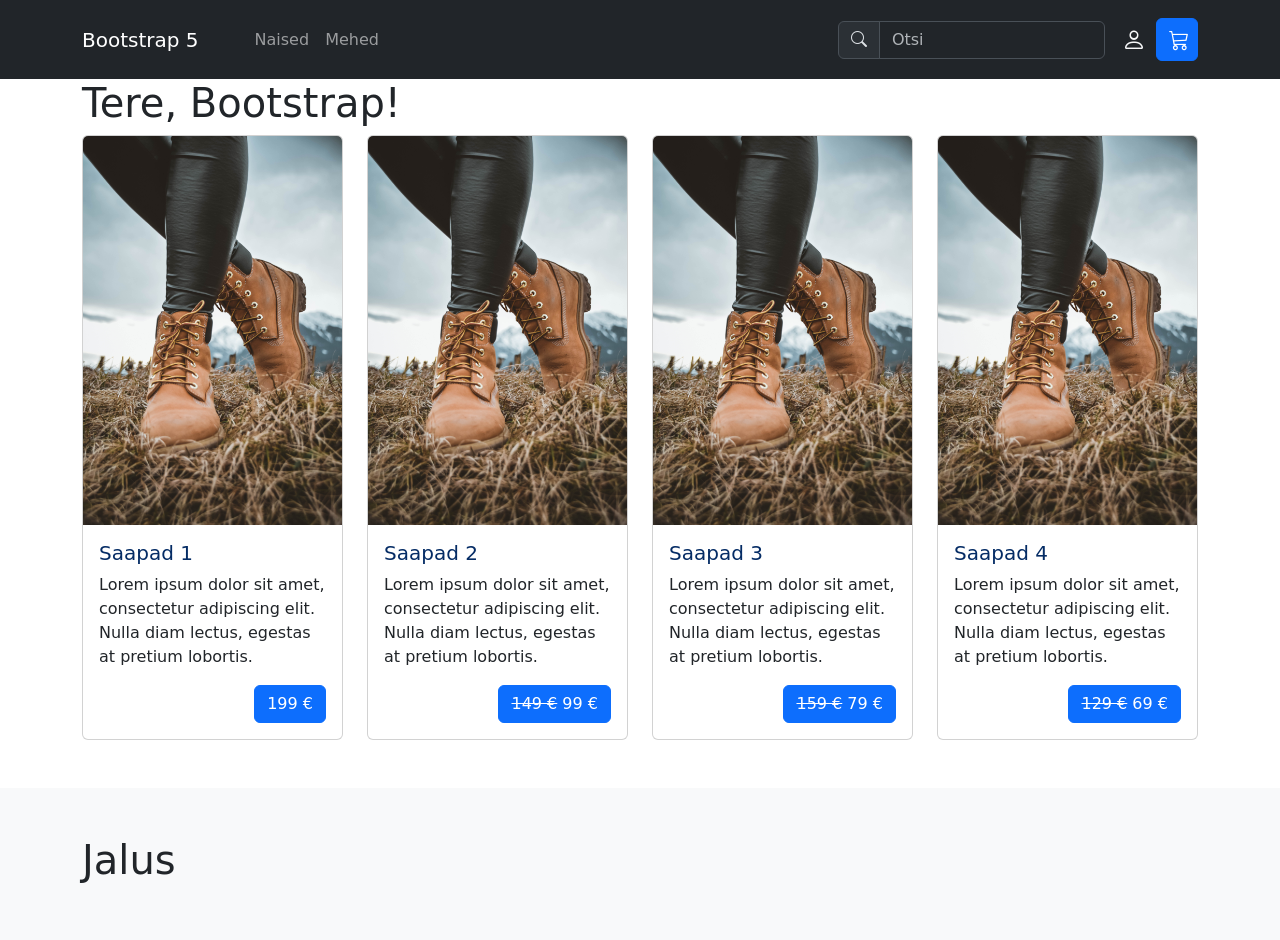
==== P03/index.html @ 2107ba35 "p03 baasfailid" ====
<!doctype html>
<html lang="et">

<head>
  <meta charset="utf-8">
  <meta name="viewport" content="width=device-width, initial-scale=1">
  <meta name="description" content="Bootstrapi juhend">
  <meta name="author" content="">
  <title>Bootstrap 5 juhend</title>
  <!--Bootstrap CSS-->
  <link href="https://cdn.jsdelivr.net/npm/bootstrap@5.3.3/dist/css/bootstrap.min.css" rel="stylesheet"
    integrity="sha384-QWTKZyjpPEjISv5WaRU9OFeRpok6YctnYmDr5pNlyT2bRjXh0JMhjY6hW+ALEwIH" crossorigin="anonymous">
  <!--Bootstrap ikoonid-->
  <link href="https://cdn.jsdelivr.net/npm/bootstrap-icons@1.9.1/font/bootstrap-icons.css" rel="stylesheet">
  <!--minu CSS-->
  <link rel="stylesheet" href="custom.css">
</head>

<body>
<!-- Navigatsioon --->
  <nav class="navbar navbar-expand-lg bg-dark py-3" data-bs-theme="dark">
    <div class="container">
      <button class="navbar-toggler" type="button" data-bs-toggle="collapse" data-bs-target="#navbarSupportedContent"
        aria-controls="navbarSupportedContent" aria-expanded="false" aria-label="Toggle navigation">
        <span class="navbar-toggler-icon"></span>
      </button>
      <a class="navbar-brand me-5" href="#">Bootstrap 5</a>
      <div class="collapse navbar-collapse" id="navbarSupportedContent">
        <ul class="navbar-nav me-auto">
          <li class="nav-item dropdown">
            <a class="nav-link dropdown" href="#" id="navbarDropdown" role="button" data-bs-toggle="dropdown"
              aria-expanded="false">Naised</a>
            <ul class="dropdown-menu" aria-labelledby="navbarDropdown">
              <li><a class="dropdown-item" href="#">Kingad</a></li>
              <div class="dropdown-divider"></div>
              <li><a class="dropdown-item" href="#">Saapad</a></li>
            </ul>
          </li>
          <li class="nav-item dropdown">
            <a class="nav-link dropdown" href="#" id="navbarDropdown" role="button" data-bs-toggle="dropdown"
              aria-expanded="false">Mehed</a>
            <ul class="dropdown-menu" aria-labelledby="navbarDropdown">
              <li><a class="dropdown-item" href="#">Kingad</a></li>
              <div class="dropdown-divider"></div>
              <li><a class="dropdown-item" href="#">Saapad</a></li>
            </ul>
          </li>
        </ul>
       
		<!--Otsi vorm -->
        <form class="d-flex me-1">
          <div class="input-group">
            <div class="input-group-text"><span class="bi bi-search mb-2"></span></div>
            <input class="form-control" type="search" placeholder="Otsi" aria-label="Search">
          </div>
        </form>
      </div>
      <div class="float-end">
       
	   <!--Login ikoon-->
        <button class="btn btn-link text-light" type="submit"><span class="bi bi-person"></span></button>
        
	   <!--Ostukorvi ikoon-->
        <a class="btn btn-primary" href="ostukorv.html" type="submit"><span class="bi bi-cart3"></span></button></a>
      
	  </div>
    </div>
  </nav>
  
  <!--Tee ise: siia konteinerisse lisa pildikarusell-->
  <div class="container">
    <div class="row">
      <h1>Tere, Bootstrap!</h1>
    </div>
  </div>
  
  <!--Tooted avalehel kaartidena-->
  <div class="container overflow-hidden">
    <div class="row g-4 row justify-content-center">
      <div class="col-xl-3 col-md-6">
        <div class="card">
          <img src="stephan-seeber-NzAfGi8XuA4-unsplash.jpg" class="card-img-top" alt="pilt">
          <div class="card-body">
            <h5 class="card-title text-primary-emphasis">Saapad 1</h5>
            <p class="card-text">Lorem ipsum dolor sit amet, consectetur adipiscing elit. Nulla diam lectus, egestas at
              pretium lobortis.</p>
            <a href="toode.html" class="btn btn-primary float-end">199 €</a>
          </div>
        </div>
      </div>
      <div class="col-xl-3 col-md-6">
        <div class="card">
          <img src="stephan-seeber-NzAfGi8XuA4-unsplash.jpg" class="card-img-top" alt="pilt">
          <div class="card-body">
            <h5 class="card-title text-primary-emphasis">Saapad 2</h5>
            <p class="card-text">Lorem ipsum dolor sit amet, consectetur adipiscing elit. Nulla diam lectus, egestas at
              pretium lobortis.</p>
            <a href="#" class="btn btn-primary float-end"><s>149 €</s> 99 € </a>
          </div>
        </div>
      </div>
      <div class="col-xl-3 col-md-6">
        <div class="card">
          <img src="stephan-seeber-NzAfGi8XuA4-unsplash.jpg" class="card-img-top" alt="pilt">
          <div class="card-body">
            <h5 class="card-title text-primary-emphasis">Saapad 3</h5>
            <p class="card-text">Lorem ipsum dolor sit amet, consectetur adipiscing elit. Nulla diam lectus, egestas at
              pretium lobortis.</p>
            <a href="#" class="btn btn-primary float-end"><s>159 €</s> 79 €</a>
          </div>
        </div>
      </div>
      <div class="col-xl-3  col-md-6">
        <div class="card">
          <img src="stephan-seeber-NzAfGi8XuA4-unsplash.jpg" class="card-img-top" alt="pilt">
          <div class="card-body">
            <h5 class="card-title text-primary-emphasis">Saapad 4</h5>
            <p class="card-text">Lorem ipsum dolor sit amet, consectetur adipiscing elit. Nulla diam lectus, egestas at
              pretium lobortis.</p>
            <a href="#" class="btn btn-primary float-end"><s>129 €</s> 69 €</a>
          </div>
        </div>
      </div>
    </div>
  </div>
  
  <!--Tee ise: kujunda siia korrektne jalus - lisa kontaktid ja sotsiaalvõrgustike lingid ikoonidega.-->
  <footer class="footer bg-light">
    <div class="container">
      <h1>Jalus</h1>
    </div>
  </footer>
  
  <!--Popper.js-->
  <script src="https://cdn.jsdelivr.net/npm/@popperjs/core@2.11.8/dist/umd/popper.min.js"
    integrity="sha384-I7E8VVD/ismYTF4hNIPjVp/Zjvgyol6VFvRkX/vR+Vc4jQkC+hVqc2pM8ODewa9r"
    crossorigin="anonymous"></script>
  
  <!--Bootstrap.js-->
  <script src="https://cdn.jsdelivr.net/npm/bootstrap@5.3.3/dist/js/bootstrap.min.js"
    integrity="sha384-0pUGZvbkm6XF6gxjEnlmuGrJXVbNuzT9qBBavbLwCsOGabYfZo0T0to5eqruptLy"
    crossorigin="anonymous"></script>

</body>

</html>
---- P03/custom.css ----
footer {
    margin-top: 3rem;
    padding: 3rem;
}

.bi {
    display: inline-block;
    fill: currentColor;
    width: 1rem;
    height: 1rem;
}

.bi-person {
    display: inline-block;
    fill: currentColor;
    font-size: 1.5rem;
   
}

.bi-cart3 {
    display: inline-block;
    fill: currentColor;
    font-size: 1.25rem;
    
}
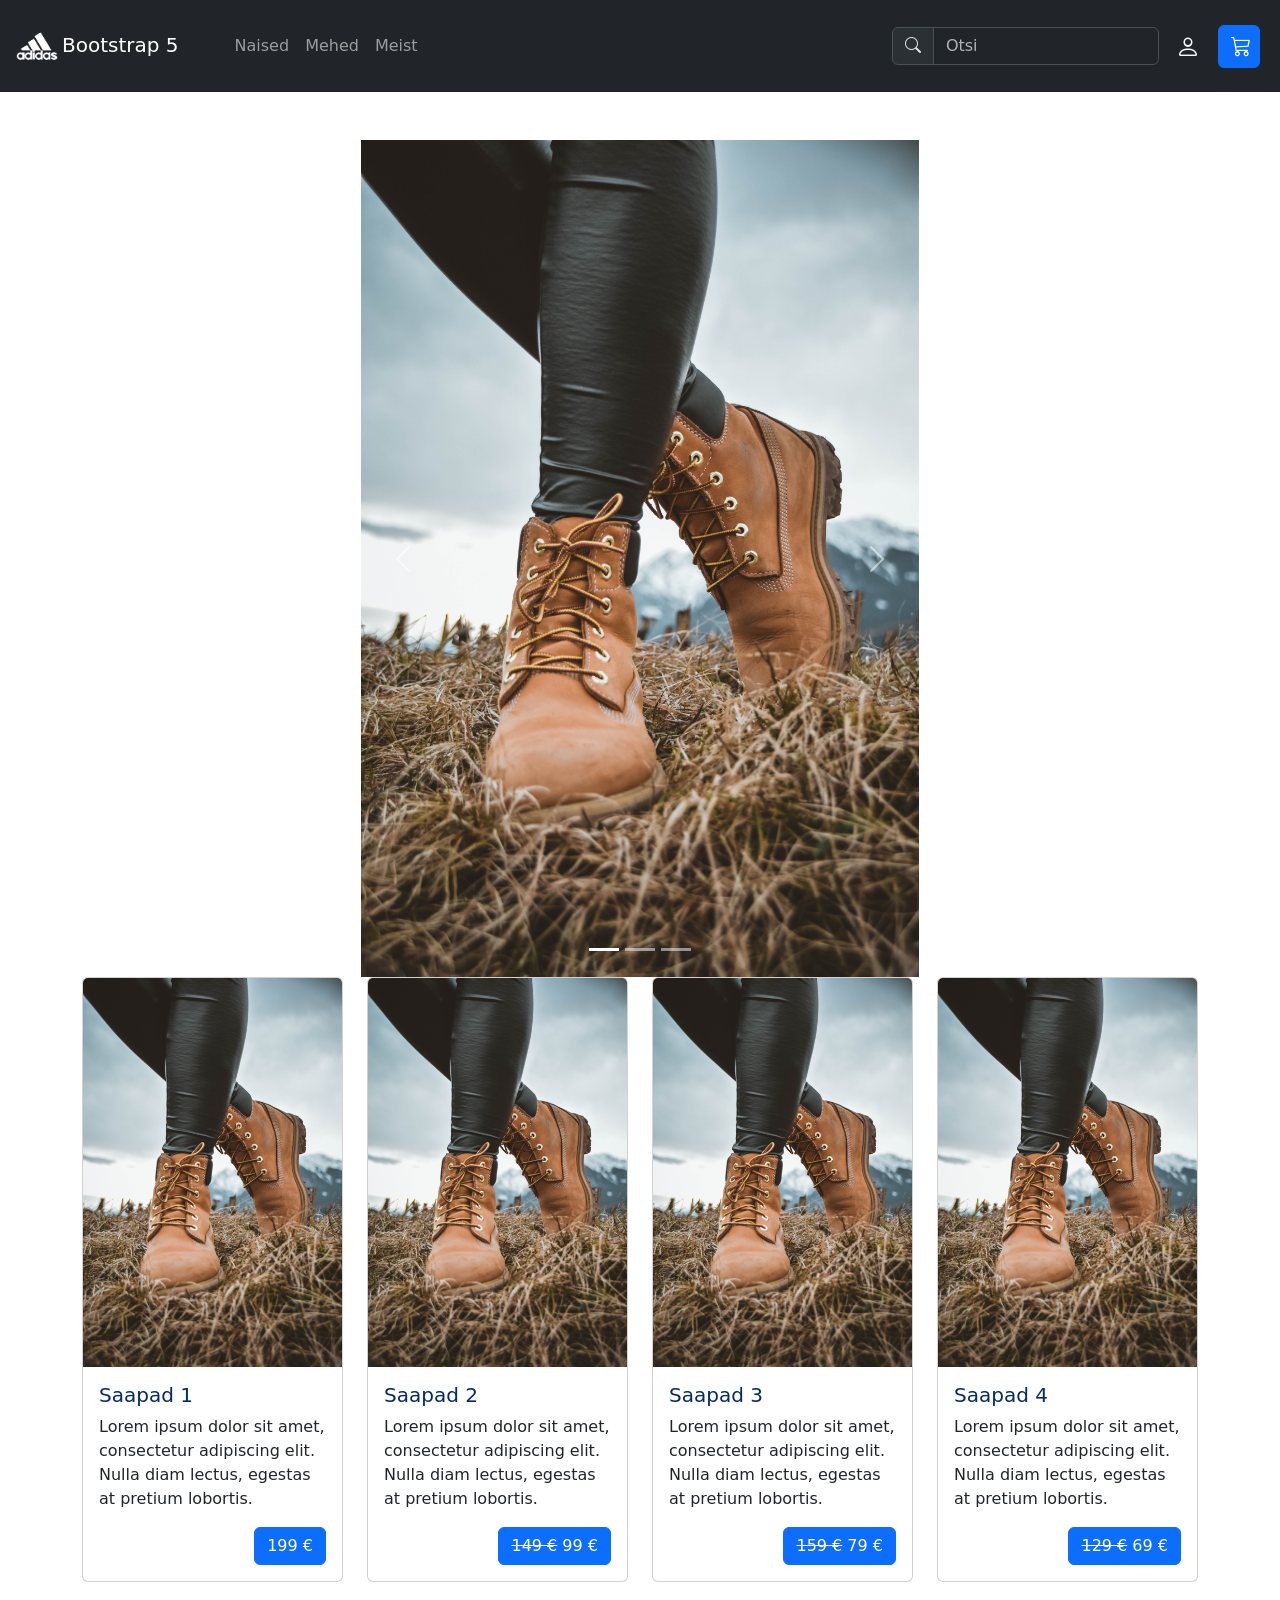
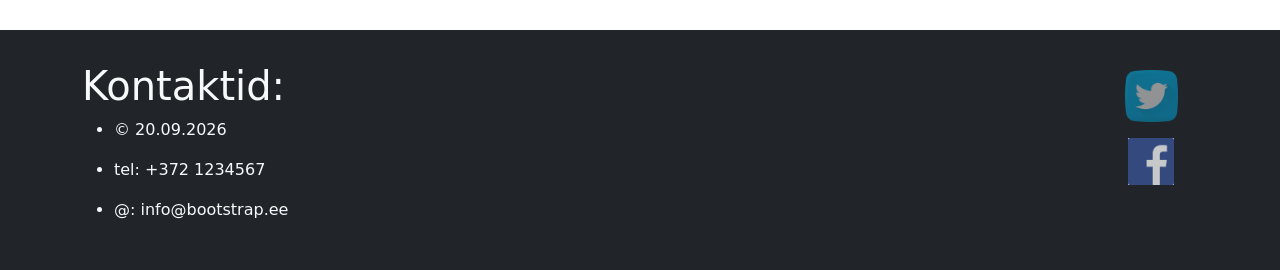
==== commit a6a7dfd0: "lisasin kolmanda kodutöö failid" ====
--- a/P03/index.html
+++ b/P03/index.html
@@ -1,146 +1,213 @@
 <!doctype html>
 <html lang="et">
 
-<head>
-  <meta charset="utf-8">
-  <meta name="viewport" content="width=device-width, initial-scale=1">
-  <meta name="description" content="Bootstrapi juhend">
-  <meta name="author" content="">
-  <title>Bootstrap 5 juhend</title>
-  <!--Bootstrap CSS-->
-  <link href="https://cdn.jsdelivr.net/npm/bootstrap@5.3.3/dist/css/bootstrap.min.css" rel="stylesheet"
-    integrity="sha384-QWTKZyjpPEjISv5WaRU9OFeRpok6YctnYmDr5pNlyT2bRjXh0JMhjY6hW+ALEwIH" crossorigin="anonymous">
-  <!--Bootstrap ikoonid-->
-  <link href="https://cdn.jsdelivr.net/npm/bootstrap-icons@1.9.1/font/bootstrap-icons.css" rel="stylesheet">
-  <!--minu CSS-->
-  <link rel="stylesheet" href="custom.css">
-</head>
-
-<body>
-<!-- Navigatsioon --->
-  <nav class="navbar navbar-expand-lg bg-dark py-3" data-bs-theme="dark">
-    <div class="container">
-      <button class="navbar-toggler" type="button" data-bs-toggle="collapse" data-bs-target="#navbarSupportedContent"
-        aria-controls="navbarSupportedContent" aria-expanded="false" aria-label="Toggle navigation">
-        <span class="navbar-toggler-icon"></span>
-      </button>
-      <a class="navbar-brand me-5" href="#">Bootstrap 5</a>
-      <div class="collapse navbar-collapse" id="navbarSupportedContent">
-        <ul class="navbar-nav me-auto">
-          <li class="nav-item dropdown">
-            <a class="nav-link dropdown" href="#" id="navbarDropdown" role="button" data-bs-toggle="dropdown"
-              aria-expanded="false">Naised</a>
-            <ul class="dropdown-menu" aria-labelledby="navbarDropdown">
-              <li><a class="dropdown-item" href="#">Kingad</a></li>
-              <div class="dropdown-divider"></div>
-              <li><a class="dropdown-item" href="#">Saapad</a></li>
+  <head>
+    <meta charset="utf-8">
+    <meta name="viewport" content="width=device-width, initial-scale=1">
+    <meta name="description" content="Bootstrapi juhend">
+    <meta name="author" content>
+    <title>Bootstrap 5 juhend</title>
+    <!--Bootstrap CSS-->
+    <link
+      href="https://cdn.jsdelivr.net/npm/bootstrap@5.3.3/dist/css/bootstrap.min.css"
+      rel="stylesheet"
+      integrity="sha384-QWTKZyjpPEjISv5WaRU9OFeRpok6YctnYmDr5pNlyT2bRjXh0JMhjY6hW+ALEwIH"
+      crossorigin="anonymous">
+    <!--Bootstrap ikoonid-->
+    <link
+      href="https://cdn.jsdelivr.net/npm/bootstrap-icons@1.9.1/font/bootstrap-icons.css"
+      rel="stylesheet">
+    <!--minu CSS-->
+    <link rel="stylesheet" href="custom.css">
+  </head>
+
+  <body>
+    <!-- Navigatsioon -->
+    <nav class="navbar navbar-expand-lg bg-dark py-3" data-bs-theme="dark">
+      <div class="container-fluid">
+
+        <!-- Hamburger menüü nupp -->
+        <button class="navbar-toggler" type="button" data-bs-toggle="collapse"
+          data-bs-target="#navbarSupportedContent"
+          aria-controls="navbarSupportedContent" aria-expanded="false"
+          aria-label="Toggle navigation">
+          <span class="navbar-toggler-icon"></span>
+        </button>
+        <a class="navbar-brand me-5" href="#"><img src="img/adidas-logo.png"
+            alt="Logo" width="50" height="50">Bootstrap 5</a>
+
+        <div class="collapse navbar-collapse" id="navbarSupportedContent">
+          <ul class="navbar-nav me-auto">
+            <li class="nav-item dropdown">
+              <a class="nav-link dropdown" href="#" id="navbarDropdown"
+                role="button" data-bs-toggle="dropdown"
+                aria-expanded="false">Naised</a>
+              <ul class="dropdown-menu" aria-labelledby="navbarDropdown">
+                <li><a class="dropdown-item" href="#">Kingad</a></li>
+                <div class="dropdown-divider"></div>
+                <li><a class="dropdown-item" href="#">Saapad</a></li>
+              </ul>
+            </li>
+            <li class="nav-item dropdown">
+              <a class="nav-link dropdown" href="#" id="navbarDropdown"
+                role="button" data-bs-toggle="dropdown"
+                aria-expanded="false">Mehed</a>
+              <ul class="dropdown-menu" aria-labelledby="navbarDropdown">
+                <li><a class="dropdown-item" href="#">Kingad</a></li>
+                <li><a class="dropdown-item" href="#">Saapad</a></li>
+              </ul>
+            </li>
+            <li class="nav-item"><a class="nav-link" href="meist.html">Meist</a></li>
+          </ul>
+
+          <!--Otsi vorm -->
+          <form class="d-flex me-1">
+            <div class="input-group">
+              <div class="input-group-text"><span
+                  class="bi bi-search mb-2"></span></div>
+              <input class="form-control" type="search" placeholder="Otsi"
+                aria-label="Search">
+            </form>
+          </div>
+
+          <div class="float-end">
+
+            <!--login ikoon-->
+            <button class="btn btn-link text-light me-2" type="submit"><span
+                class="bi bi-person"></span></button>
+
+            <!--ostukorvi ikoon-->
+            <a class="btn btn-primary me-2" href="ostukorv.html" type="submit"><span
+                class="bi bi-cart3"></span></button></a>
+        </div>
+      </div>
+    </nav>
+
+    <div class="container mt-5">
+      <!-- from Bootstrap tutorial: https://getbootstrap.com/docs/5.0/components/carousel/ -->
+
+      <div id="carouselExampleCaptions" class="carousel slide w-50 mx-auto" data-bs-ride="carousel">
+        <div class="carousel-indicators">
+          <button type="button" data-bs-target="#carouselExampleCaptions" data-bs-slide-to="0" class="active" aria-current="true"
+            aria-label="Slide 1"></button>
+          <button type="button" data-bs-target="#carouselExampleCaptions" data-bs-slide-to="1" aria-label="Slide 2"></button>
+          <button type="button" data-bs-target="#carouselExampleCaptions" data-bs-slide-to="2" aria-label="Slide 3"></button>
+        </div>
+        <div class="carousel-inner">
+          <div class="carousel-item active">
+            <img src="img/stephan-seeber-NzAfGi8XuA4-unsplash.jpg" class="d-block w-100" alt="...">
+          </div>
+          <div class="carousel-item">
+            <img src="img/stephan-seeber-NzAfGi8XuA4-unsplash.jpg" class="d-block w-100" alt="...">
+            
+            <!-- Responsive Caption: Hidden on mobile (d-none), visible from large screens up (d-lg-block) -->
+            <div class="carousel-caption d-none d-lg-block bg-dark bg-opacity-50 rounded-3 p-2">
+              <h5>Second slide label</h5>
+              <p>Some representative placeholder content for the second slide.</p>
+            </div>
+          </div>
+          <div class="carousel-item">
+            <img src="img/stephan-seeber-NzAfGi8XuA4-unsplash.jpg" class="d-block w-100" alt="...">
+          </div>
+        </div>
+        <button class="carousel-control-prev" type="button" data-bs-target="#carouselExampleCaptions" data-bs-slide="prev">
+          <span class="carousel-control-prev-icon" aria-hidden="true"></span>
+          <span class="visually-hidden">Previous</span>
+        </button>
+        <button class="carousel-control-next" type="button" data-bs-target="#carouselExampleCaptions" data-bs-slide="next">
+          <span class="carousel-control-next-icon" aria-hidden="true"></span>
+          <span class="visually-hidden">Next</span>
+        </button>
+      </div>
+
+    </div>
+
+    <!--Popper.js-->
+    <script
+      src="https://cdn.jsdelivr.net/npm/@popperjs/core@2.11.8/dist/umd/popper.min.js"
+      integrity="sha384-I7E8VVD/ismYTF4hNIPjVp/Zjvgyol6VFvRkX/vR+Vc4jQkC+hVqc2pM8ODewa9r"
+      crossorigin="anonymous"></script>
+    <!--Bootstrap.js-->
+    <script
+      src="https://cdn.jsdelivr.net/npm/bootstrap@5.3.3/dist/js/bootstrap.min.js"
+      integrity="sha384-0pUGZvbkm6XF6gxjEnlmuGrJXVbNuzT9qBBavbLwCsOGabYfZo0T0to5eqruptLy"
+      crossorigin="anonymous"></script>
+
+    <div class="container overflow-hidden">
+      <div class="row g-4 row justify-content-center">
+        <div class="col-xl-3 col-md-6">
+
+          <div class="card">
+            <img src="img/stephan-seeber-NzAfGi8XuA4-unsplash.jpg" class="card-img-top" alt="pilt">
+            <div class="card-body">
+              <h5 class="card-title text-primary-emphasis">Saapad 1</h5>
+              <p class="card-text">Lorem ipsum dolor sit amet, consectetur adipiscing elit. Nulla diam lectus, egestas at pretium
+                lobortis.</p>
+              <a href="toode.html" class="btn btn-primary float-end">199 €</a>
+            </div>
+          </div>
+        </div> <!-- class="col-xl-3 col-md-6" lõpp -->
+
+        <div class="col-xl-3 col-md-6">
+          <div class="card">
+            <img src="img/stephan-seeber-NzAfGi8XuA4-unsplash.jpg" class="card-img-top" alt="pilt">
+            <div class="card-body">
+              <h5 class="card-title text-primary-emphasis">Saapad 2</h5>
+              <p class="card-text">Lorem ipsum dolor sit amet, consectetur adipiscing elit. Nulla diam lectus, egestas at pretium
+                lobortis.</p>
+              <a href="#" class="btn btn-primary float-end"><s>149 €</s> 99 € </a>
+            </div>
+          </div>
+        </div>
+        <div class="col-xl-3 col-md-6">
+          <div class="card">
+            <img src="img/stephan-seeber-NzAfGi8XuA4-unsplash.jpg" class="card-img-top" alt="pilt">
+            <div class="card-body">
+              <h5 class="card-title text-primary-emphasis">Saapad 3</h5>
+              <p class="card-text">Lorem ipsum dolor sit amet, consectetur adipiscing elit. Nulla diam lectus, egestas at pretium
+                lobortis.</p>
+              <a href="#" class="btn btn-primary float-end"><s>159 €</s> 79 €</a>
+            </div>
+          </div>
+        </div>
+        <div class="col-xl-3 col-md-6">
+          <div class="card">
+            <img src="img/stephan-seeber-NzAfGi8XuA4-unsplash.jpg" class="card-img-top" alt="pilt">
+            <div class="card-body">
+              <h5 class="card-title text-primary-emphasis">Saapad 4</h5>
+              <p class="card-text">Lorem ipsum dolor sit amet, consectetur adipiscing elit. Nulla diam lectus, egestas at pretium
+                lobortis.</p>
+              <a href="#" class="btn btn-primary float-end"><s>129 €</s> 69 €</a>
+            </div>
+          </div>
+        </div>
+
+      </div>
+    </div>
+
+    <footer class="footer bg-dark text-light">
+      <div class="container">
+        <div class="row">
+          <div class="col-md-6">
+            <h1>Kontaktid:</h1>
+            <ul class="footer-links">
+              <li><p>© 20.09.2026</p></li>
+              <li><p>tel: +372 1234567</p></li>
+              <li><p>@: info@bootstrap.ee</p></li>
             </ul>
-          </li>
-          <li class="nav-item dropdown">
-            <a class="nav-link dropdown" href="#" id="navbarDropdown" role="button" data-bs-toggle="dropdown"
-              aria-expanded="false">Mehed</a>
-            <ul class="dropdown-menu" aria-labelledby="navbarDropdown">
-              <li><a class="dropdown-item" href="#">Kingad</a></li>
-              <div class="dropdown-divider"></div>
-              <li><a class="dropdown-item" href="#">Saapad</a></li>
-            </ul>
-          </li>
-        </ul>
-       
-		<!--Otsi vorm -->
-        <form class="d-flex me-1">
-          <div class="input-group">
-            <div class="input-group-text"><span class="bi bi-search mb-2"></span></div>
-            <input class="form-control" type="search" placeholder="Otsi" aria-label="Search">
-          </div>
-        </form>
-      </div>
-      <div class="float-end">
-       
-	   <!--Login ikoon-->
-        <button class="btn btn-link text-light" type="submit"><span class="bi bi-person"></span></button>
-        
-	   <!--Ostukorvi ikoon-->
-        <a class="btn btn-primary" href="ostukorv.html" type="submit"><span class="bi bi-cart3"></span></button></a>
-      
-	  </div>
-    </div>
-  </nav>
-  
-  <!--Tee ise: siia konteinerisse lisa pildikarusell-->
-  <div class="container">
-    <div class="row">
-      <h1>Tere, Bootstrap!</h1>
-    </div>
-  </div>
-  
-  <!--Tooted avalehel kaartidena-->
-  <div class="container overflow-hidden">
-    <div class="row g-4 row justify-content-center">
-      <div class="col-xl-3 col-md-6">
-        <div class="card">
-          <img src="stephan-seeber-NzAfGi8XuA4-unsplash.jpg" class="card-img-top" alt="pilt">
-          <div class="card-body">
-            <h5 class="card-title text-primary-emphasis">Saapad 1</h5>
-            <p class="card-text">Lorem ipsum dolor sit amet, consectetur adipiscing elit. Nulla diam lectus, egestas at
-              pretium lobortis.</p>
-            <a href="toode.html" class="btn btn-primary float-end">199 €</a>
-          </div>
-        </div>
-      </div>
-      <div class="col-xl-3 col-md-6">
-        <div class="card">
-          <img src="stephan-seeber-NzAfGi8XuA4-unsplash.jpg" class="card-img-top" alt="pilt">
-          <div class="card-body">
-            <h5 class="card-title text-primary-emphasis">Saapad 2</h5>
-            <p class="card-text">Lorem ipsum dolor sit amet, consectetur adipiscing elit. Nulla diam lectus, egestas at
-              pretium lobortis.</p>
-            <a href="#" class="btn btn-primary float-end"><s>149 €</s> 99 € </a>
-          </div>
-        </div>
-      </div>
-      <div class="col-xl-3 col-md-6">
-        <div class="card">
-          <img src="stephan-seeber-NzAfGi8XuA4-unsplash.jpg" class="card-img-top" alt="pilt">
-          <div class="card-body">
-            <h5 class="card-title text-primary-emphasis">Saapad 3</h5>
-            <p class="card-text">Lorem ipsum dolor sit amet, consectetur adipiscing elit. Nulla diam lectus, egestas at
-              pretium lobortis.</p>
-            <a href="#" class="btn btn-primary float-end"><s>159 €</s> 79 €</a>
-          </div>
-        </div>
-      </div>
-      <div class="col-xl-3  col-md-6">
-        <div class="card">
-          <img src="stephan-seeber-NzAfGi8XuA4-unsplash.jpg" class="card-img-top" alt="pilt">
-          <div class="card-body">
-            <h5 class="card-title text-primary-emphasis">Saapad 4</h5>
-            <p class="card-text">Lorem ipsum dolor sit amet, consectetur adipiscing elit. Nulla diam lectus, egestas at
-              pretium lobortis.</p>
-            <a href="#" class="btn btn-primary float-end"><s>129 €</s> 69 €</a>
-          </div>
-        </div>
-      </div>
-    </div>
-  </div>
-  
-  <!--Tee ise: kujunda siia korrektne jalus - lisa kontaktid ja sotsiaalvõrgustike lingid ikoonidega.-->
-  <footer class="footer bg-light">
-    <div class="container">
-      <h1>Jalus</h1>
-    </div>
-  </footer>
-  
-  <!--Popper.js-->
-  <script src="https://cdn.jsdelivr.net/npm/@popperjs/core@2.11.8/dist/umd/popper.min.js"
-    integrity="sha384-I7E8VVD/ismYTF4hNIPjVp/Zjvgyol6VFvRkX/vR+Vc4jQkC+hVqc2pM8ODewa9r"
-    crossorigin="anonymous"></script>
-  
-  <!--Bootstrap.js-->
-  <script src="https://cdn.jsdelivr.net/npm/bootstrap@5.3.3/dist/js/bootstrap.min.js"
-    integrity="sha384-0pUGZvbkm6XF6gxjEnlmuGrJXVbNuzT9qBBavbLwCsOGabYfZo0T0to5eqruptLy"
-    crossorigin="anonymous"></script>
-
-</body>
+          </div>
+          <div class="col-md-6 text-end">
+            <div class="footer-sm">
+              <a class="d-inline-block opacity-50 opacity-100-hover transition my-2 me-1" href="https://www.twitter.com"
+                aria-label="Go to Our Twitter Page">
+                <img src="img/twitter-logo.png" alt="twitter" class="img-fluid" /></a>
+              <a class="d-inline-block opacity-75 opacity-100-hover transition my-2 me-2" href="https://www.facebook.com"
+                aria-label="Go to Our Facebook Page">
+                <img src="img/facebook-logo.png" alt="facebook" class="img-fluid" /></a>
+            </div>
+          </div>
+        </div>
+      </div>
+    </footer> </body>
 
 </html>
--- a/P03/custom.css
+++ b/P03/custom.css
@@ -1,8 +1,16 @@
-
 footer {
     margin-top: 3rem;
-    padding: 3rem;
+    padding: 2rem;
 }
+
+.footer-sm img {
+    width: 10%;
+    height: auto;
+    max-height: 10%;
+    margin-right: 1rem;
+}
+
+
 
 .bi {
     display: inline-block;
@@ -15,12 +23,12 @@
     display: inline-block;
     fill: currentColor;
     font-size: 1.5rem;
-   
+
 }
 
 .bi-cart3 {
     display: inline-block;
     fill: currentColor;
     font-size: 1.25rem;
-    
+
 }
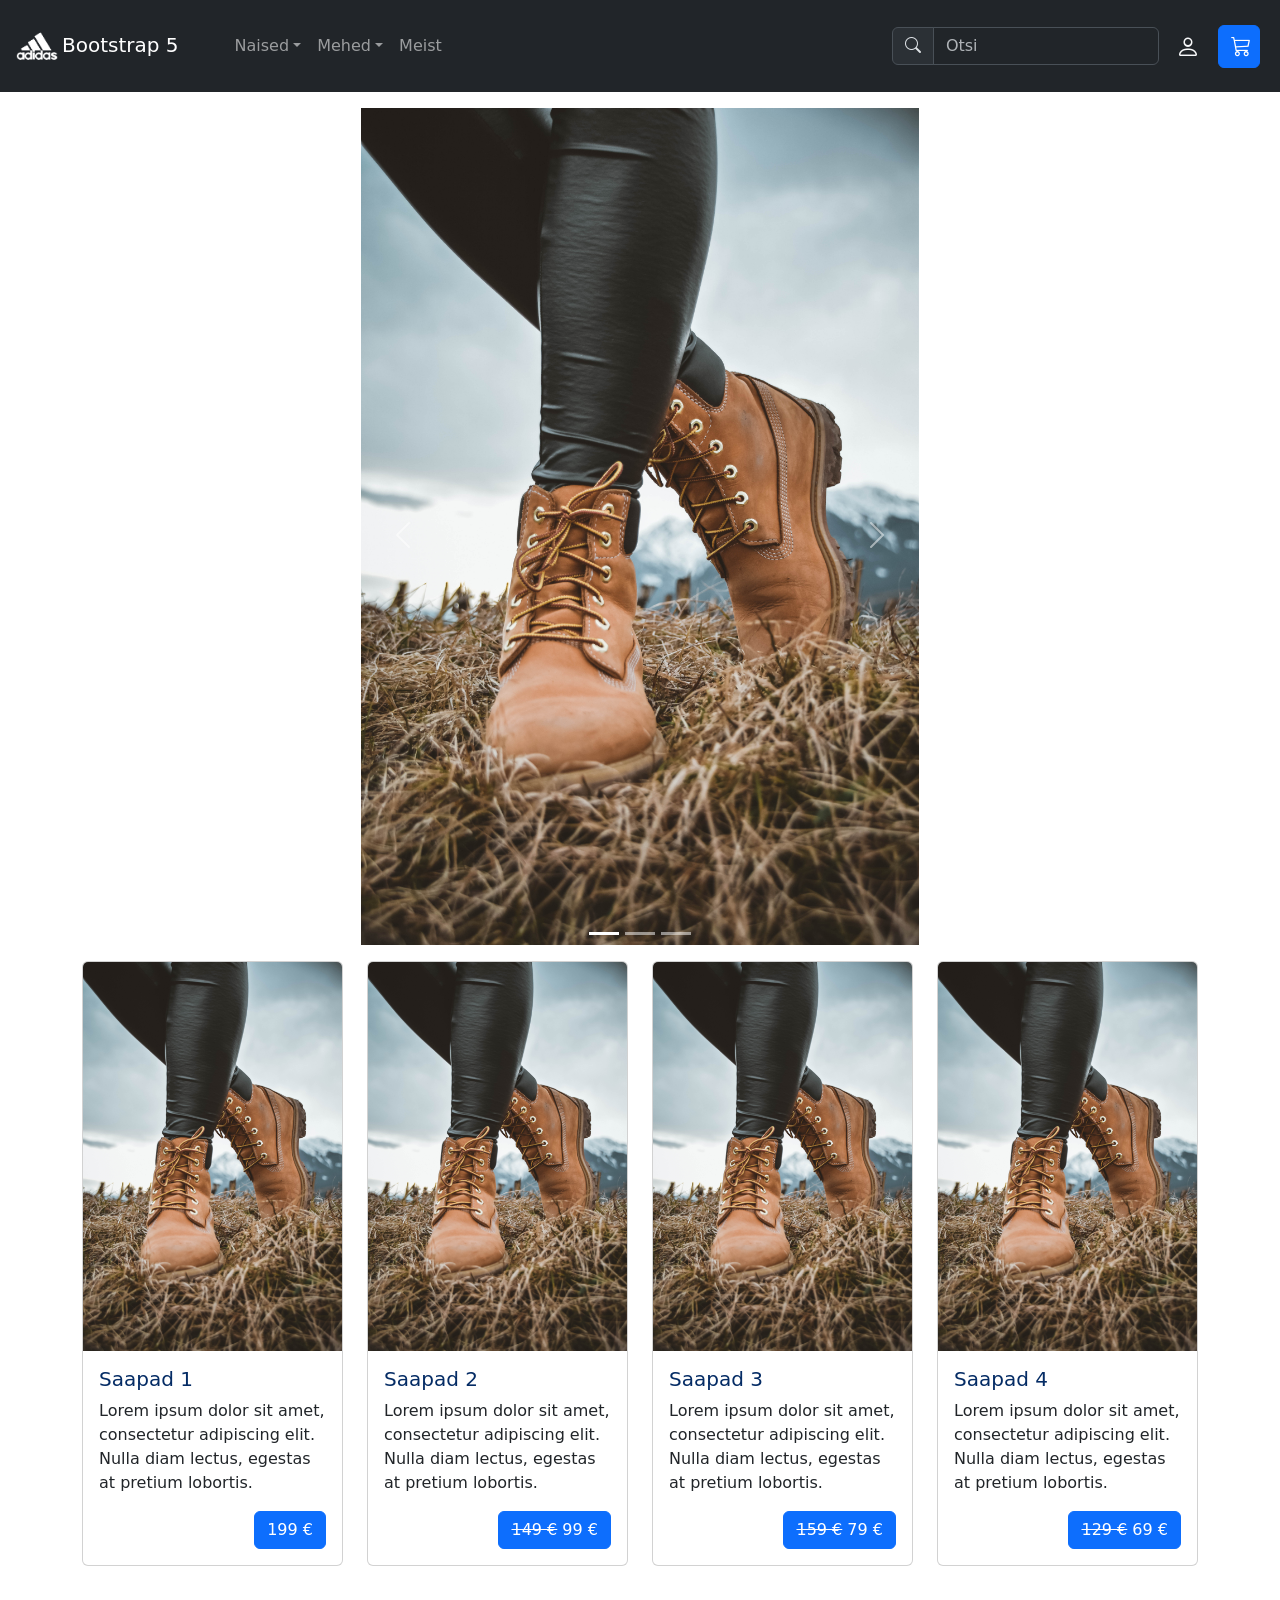
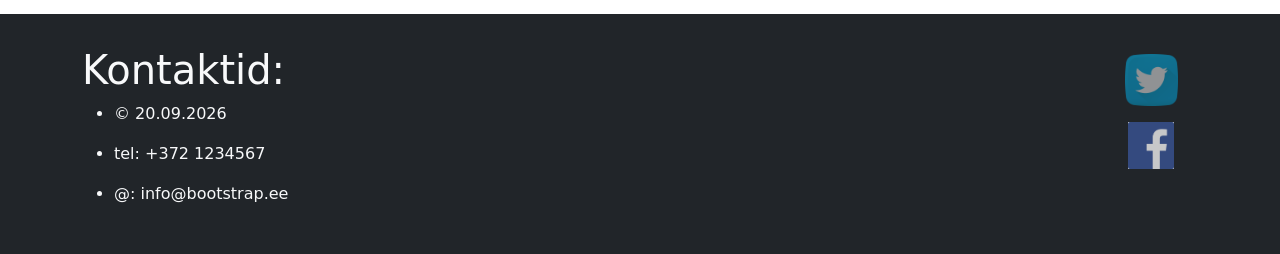
==== commit 544da1e9: "väiksed parandused" ====
--- a/P03/index.html
+++ b/P03/index.html
@@ -5,8 +5,8 @@
     <meta charset="utf-8">
     <meta name="viewport" content="width=device-width, initial-scale=1">
     <meta name="description" content="Bootstrapi juhend">
-    <meta name="author" content>
-    <title>Bootstrap 5 juhend</title>
+    <meta name="author" content="Mina">
+    <title>Bootstrap 5 | Avaleht</title>
     <!--Bootstrap CSS-->
     <link
       href="https://cdn.jsdelivr.net/npm/bootstrap@5.3.3/dist/css/bootstrap.min.css"
@@ -22,8 +22,9 @@
   </head>
 
   <body>
+    <header>
     <!-- Navigatsioon -->
-    <nav class="navbar navbar-expand-lg bg-dark py-3" data-bs-theme="dark">
+    <nav class="navbar navbar-expand-lg bg-dark py-3 fixed-top" data-bs-theme="dark">
       <div class="container-fluid">
 
         <!-- Hamburger menüü nupp -->
@@ -33,27 +34,29 @@
           aria-label="Toggle navigation">
           <span class="navbar-toggler-icon"></span>
         </button>
-        <a class="navbar-brand me-5" href="#"><img src="img/adidas-logo.png"
+        <a class="navbar-brand me-5" href="index.html"><img src="img/adidas-logo.png"
             alt="Logo" width="50" height="50">Bootstrap 5</a>
 
+        <!-- Naised Mehed Meist -->
         <div class="collapse navbar-collapse" id="navbarSupportedContent">
           <ul class="navbar-nav me-auto">
             <li class="nav-item dropdown">
-              <a class="nav-link dropdown" href="#" id="navbarDropdown"
+              <a class="nav-link dropdown-toggle" href="#" id="womenDropdown"
                 role="button" data-bs-toggle="dropdown"
                 aria-expanded="false">Naised</a>
-              <ul class="dropdown-menu" aria-labelledby="navbarDropdown">
+              <ul class="dropdown-menu" aria-labelledby="womenDropdown">
                 <li><a class="dropdown-item" href="#">Kingad</a></li>
-                <div class="dropdown-divider"></div>
+                <li><div class="dropdown-divider"></div></li>
                 <li><a class="dropdown-item" href="#">Saapad</a></li>
               </ul>
             </li>
             <li class="nav-item dropdown">
-              <a class="nav-link dropdown" href="#" id="navbarDropdown"
+              <a class="nav-link dropdown-toggle" href="#" id="menDropdown"
                 role="button" data-bs-toggle="dropdown"
                 aria-expanded="false">Mehed</a>
-              <ul class="dropdown-menu" aria-labelledby="navbarDropdown">
+              <ul class="dropdown-menu" aria-labelledby="menDropdown">
                 <li><a class="dropdown-item" href="#">Kingad</a></li>
+                <li><div class="dropdown-divider"></div></li>
                 <li><a class="dropdown-item" href="#">Saapad</a></li>
               </ul>
             </li>
@@ -66,7 +69,8 @@
               <div class="input-group-text"><span
                   class="bi bi-search mb-2"></span></div>
               <input class="form-control" type="search" placeholder="Otsi"
-                aria-label="Search">
+                aria-label="Otsi">
+            </div>
             </form>
           </div>
 
@@ -77,16 +81,19 @@
                 class="bi bi-person"></span></button>
 
             <!--ostukorvi ikoon-->
-            <a class="btn btn-primary me-2" href="ostukorv.html" type="submit"><span
-                class="bi bi-cart3"></span></button></a>
+            <a class="btn btn-primary me-2" href="ostukorv.html"><span
+                class="bi bi-cart3"></span></a>
         </div>
       </div>
     </nav>
+    </header>
+    <main>
+      <section>
 
     <div class="container mt-5">
       <!-- from Bootstrap tutorial: https://getbootstrap.com/docs/5.0/components/carousel/ -->
 
-      <div id="carouselExampleCaptions" class="carousel slide w-50 mx-auto" data-bs-ride="carousel">
+      <div id="carouselExampleCaptions" class="carousel slide w-50 mx-auto pb-3" data-bs-ride="carousel">
         <div class="carousel-indicators">
           <button type="button" data-bs-target="#carouselExampleCaptions" data-bs-slide-to="0" class="active" aria-current="true"
             aria-label="Slide 1"></button>
@@ -185,6 +192,9 @@
       </div>
     </div>
 
+    </section>
+    </main>
+
     <footer class="footer bg-dark text-light">
       <div class="container">
         <div class="row">
@@ -200,10 +210,10 @@
             <div class="footer-sm">
               <a class="d-inline-block opacity-50 opacity-100-hover transition my-2 me-1" href="https://www.twitter.com"
                 aria-label="Go to Our Twitter Page">
-                <img src="img/twitter-logo.png" alt="twitter" class="img-fluid" /></a>
+                <img src="img/twitter-logo.png" alt="twitter" class="img-fluid"></a>
               <a class="d-inline-block opacity-75 opacity-100-hover transition my-2 me-2" href="https://www.facebook.com"
                 aria-label="Go to Our Facebook Page">
-                <img src="img/facebook-logo.png" alt="facebook" class="img-fluid" /></a>
+                <img src="img/facebook-logo.png" alt="facebook" class="img-fluid"></a>
             </div>
           </div>
         </div>
--- a/P03/custom.css
+++ b/P03/custom.css
@@ -11,6 +11,19 @@
 }
 
 
+@media (min-width: 981px) {
+    body {
+        padding-top: 60px;
+    }
+}
+@media (max-width: 980px) {
+    .fixed-top {
+        position: relative;
+    }
+    body {
+        padding-top: 0;
+    }
+}
 
 .bi {
     display: inline-block;
